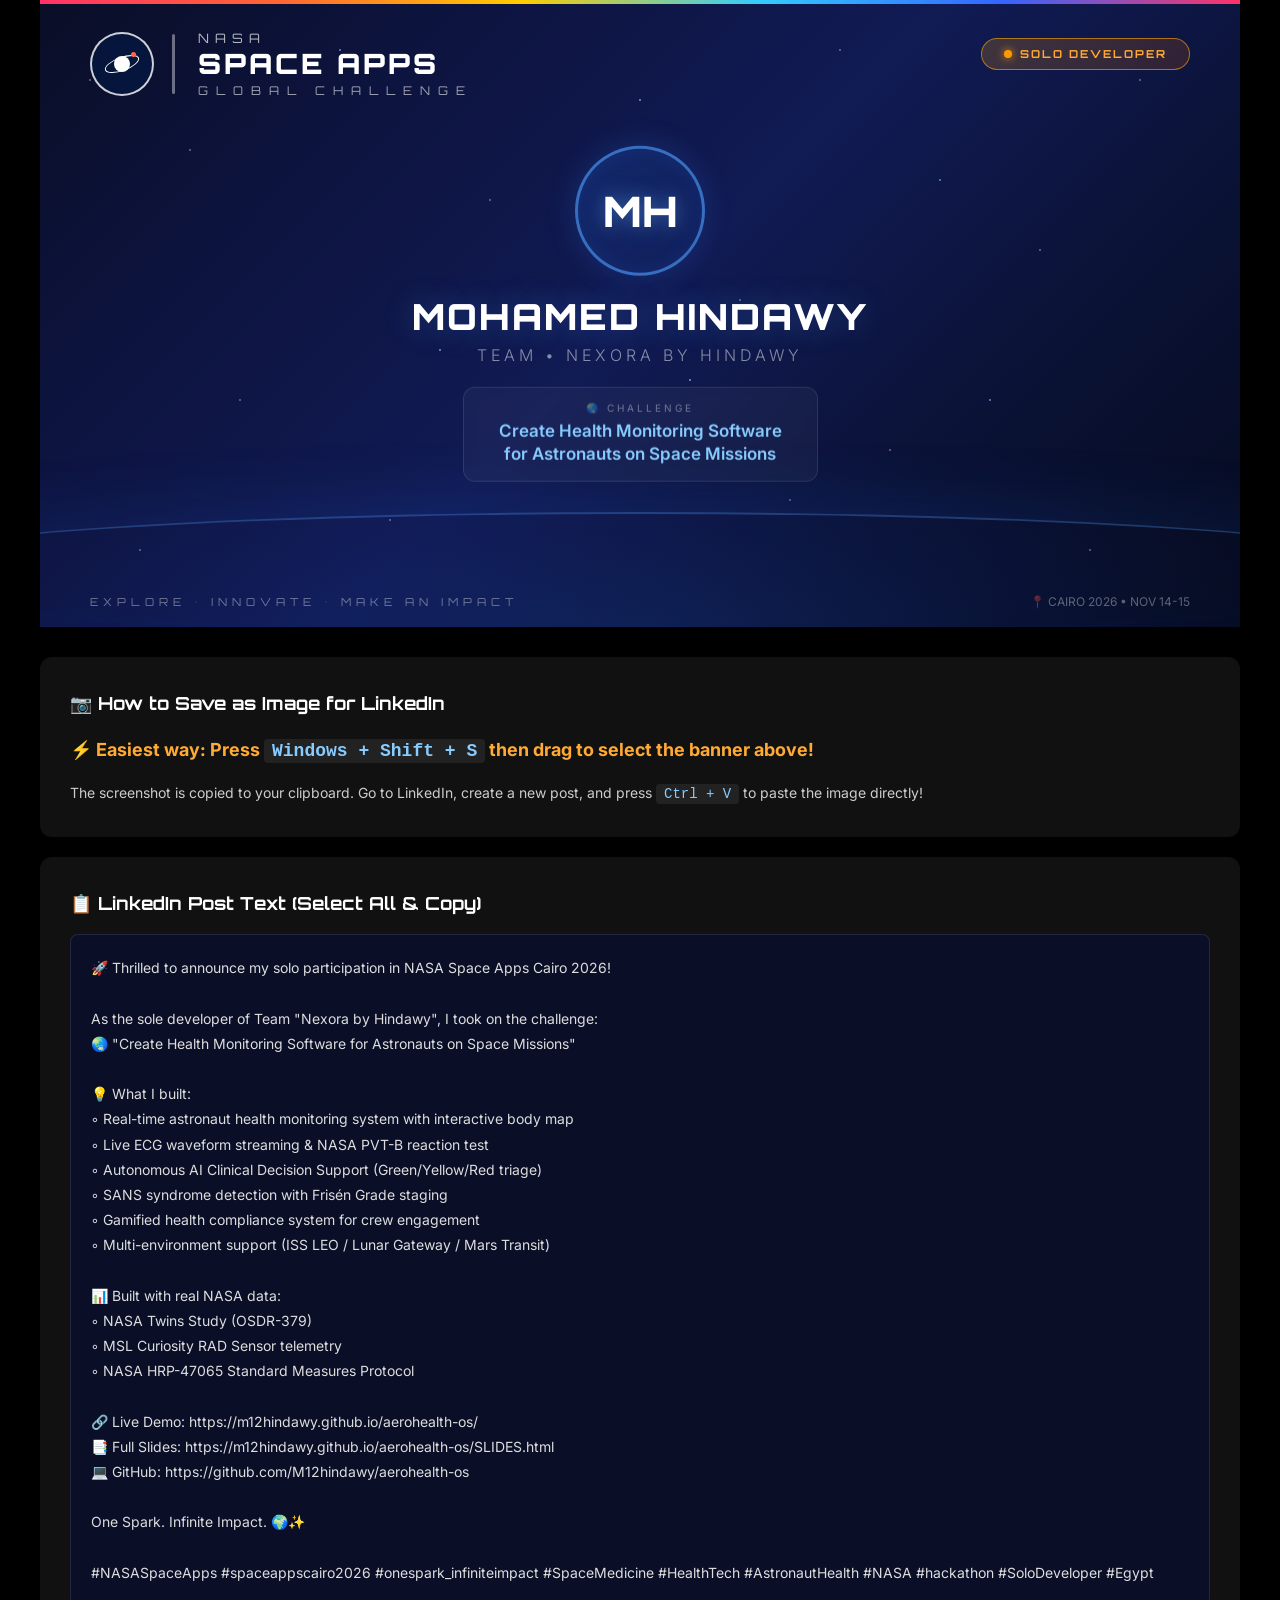
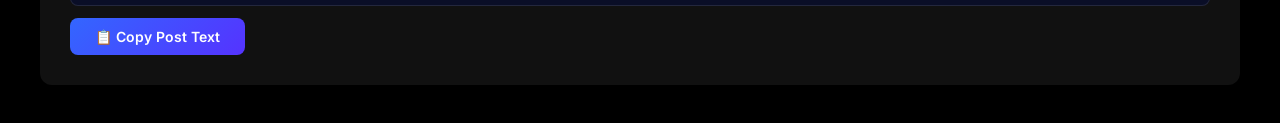
==== linkedin_banner.html @ 5ba09f05 "Add LinkedIn announcement banner" ====
<!DOCTYPE html>
<html lang="en">
<head>
<meta charset="UTF-8">
<meta name="viewport" content="width=1200">
<title>Nexora by Hindawy - NASA Space Apps Cairo 2026</title>
<link href="https://fonts.googleapis.com/css2?family=Orbitron:wght@400;700;900&family=Inter:wght@300;400;600;700&display=swap" rel="stylesheet">
<style>
*{margin:0;padding:0;box-sizing:border-box}
body{background:#000;display:flex;flex-direction:column;align-items:center;justify-content:center;min-height:100vh;font-family:Inter,sans-serif}
.banner{width:1200px;height:627px;position:relative;overflow:hidden;background:linear-gradient(135deg,#0a0e27 0%,#0d1440 25%,#111b54 50%,#0a1235 75%,#060b1f 100%)}
.stars{position:absolute;top:0;left:0;width:100%;height:100%;background:
  radial-gradient(1px 1px at 50px 80px,#fff,transparent),
  radial-gradient(1px 1px at 150px 150px,#fff,transparent),
  radial-gradient(1.5px 1.5px at 300px 50px,#88bbff,transparent),
  radial-gradient(1px 1px at 450px 200px,#fff,transparent),
  radial-gradient(1.5px 1.5px at 600px 100px,#aaccff,transparent),
  radial-gradient(1px 1px at 700px 300px,#fff,transparent),
  radial-gradient(1px 1px at 800px 50px,#fff,transparent),
  radial-gradient(1.5px 1.5px at 900px 180px,#88bbff,transparent),
  radial-gradient(1px 1px at 1000px 250px,#fff,transparent),
  radial-gradient(1px 1px at 1100px 80px,#fff,transparent),
  radial-gradient(1px 1px at 200px 400px,#fff,transparent),
  radial-gradient(1.5px 1.5px at 400px 350px,#aaccff,transparent),
  radial-gradient(1px 1px at 550px 450px,#fff,transparent),
  radial-gradient(1px 1px at 750px 500px,#fff,transparent),
  radial-gradient(1.5px 1.5px at 950px 400px,#88bbff,transparent),
  radial-gradient(1px 1px at 1050px 550px,#fff,transparent),
  radial-gradient(1px 1px at 100px 550px,#fff,transparent),
  radial-gradient(1px 1px at 350px 520px,#fff,transparent),
  radial-gradient(1.5px 1.5px at 650px 380px,#aaccff,transparent),
  radial-gradient(1px 1px at 850px 450px,#fff,transparent)}
.earth-glow{position:absolute;bottom:-180px;left:50%;transform:translateX(-50%);width:1400px;height:350px;background:radial-gradient(ellipse at center,rgba(30,100,220,0.15) 0%,rgba(20,60,180,0.08) 40%,transparent 70%);border-radius:50%}
.earth-arc{position:absolute;bottom:-5px;left:50%;transform:translateX(-50%);width:1600px;height:120px;border-radius:50%;border-top:2px solid rgba(80,160,255,0.3);box-shadow:0 -20px 60px rgba(30,100,220,0.1)}
.top-bar{position:absolute;top:0;left:0;right:0;height:4px;background:linear-gradient(90deg,#ff3366,#ff6633,#ffcc00,#33ccff,#3366ff,#ff3366)}
.logo-area{position:absolute;top:30px;left:50px;display:flex;align-items:center;gap:18px}
.nasa-circle{width:64px;height:64px;border-radius:50%;border:2.5px solid rgba(255,255,255,0.8);display:flex;align-items:center;justify-content:center;background:rgba(0,30,80,0.4);backdrop-filter:blur(5px)}
.planet-ring{position:relative;width:36px;height:36px}
.planet-body{width:16px;height:16px;border-radius:50%;background:white;position:absolute;top:50%;left:50%;transform:translate(-50%,-50%)}
.planet-orbit{width:36px;height:14px;border:1.5px solid white;border-radius:50%;position:absolute;top:50%;left:50%;transform:translate(-50%,-50%) rotate(-20deg)}
.planet-dot{width:5px;height:5px;border-radius:50%;background:#ff6644;position:absolute;top:6px;right:4px}
.logo-text{display:flex;flex-direction:column}
.logo-text .nasa{font-family:Orbitron,sans-serif;font-size:13px;color:rgba(255,255,255,0.7);letter-spacing:6px;font-weight:400}
.logo-text .space-apps{font-family:Orbitron,sans-serif;font-size:28px;color:#fff;font-weight:900;letter-spacing:3px}
.logo-text .global{font-family:Orbitron,sans-serif;font-size:12px;color:rgba(255,255,255,0.6);letter-spacing:8px;font-weight:400;margin-top:2px}
.divider-line{width:2.5px;height:60px;background:rgba(255,255,255,0.4);margin-right:5px;border-radius:2px}
.badge-solo{position:absolute;top:38px;right:50px;background:linear-gradient(135deg,rgba(255,165,0,0.2),rgba(255,100,0,0.15));border:1.5px solid rgba(255,165,0,0.6);border-radius:25px;padding:8px 22px;display:flex;align-items:center;gap:8px}
.badge-solo .dot{width:8px;height:8px;border-radius:50%;background:#ff9900;box-shadow:0 0 8px #ff9900;animation:pulse 2s infinite}
@keyframes pulse{0%,100%{opacity:1}50%{opacity:0.4}}
.badge-solo span{font-family:Orbitron,sans-serif;font-size:11px;color:#ffaa33;letter-spacing:2px;font-weight:700}
.center-content{position:absolute;top:50%;left:50%;transform:translate(-50%,-50%);text-align:center;width:90%}
.avatar-ring{width:130px;height:130px;border-radius:50%;border:3px solid rgba(80,160,255,0.6);display:flex;align-items:center;justify-content:center;margin:0 auto 18px;background:linear-gradient(135deg,rgba(30,80,180,0.3),rgba(20,50,120,0.2));box-shadow:0 0 30px rgba(50,130,255,0.2),inset 0 0 20px rgba(50,130,255,0.1)}
.avatar-ring .initials{font-family:Orbitron,sans-serif;font-size:42px;color:#fff;font-weight:900;text-shadow:0 0 20px rgba(100,180,255,0.5)}
.name{font-family:Orbitron,sans-serif;font-size:36px;color:#fff;font-weight:900;letter-spacing:2px;text-shadow:0 0 30px rgba(80,160,255,0.3);margin-bottom:6px}
.team-name{font-family:Inter,sans-serif;font-size:16px;color:rgba(255,255,255,0.5);letter-spacing:4px;font-weight:300;margin-bottom:22px}
.challenge-box{background:rgba(255,255,255,0.04);border:1px solid rgba(255,255,255,0.1);border-radius:12px;padding:14px 35px;display:inline-block;backdrop-filter:blur(5px)}
.challenge-label{font-size:10px;color:rgba(255,255,255,0.4);letter-spacing:3px;text-transform:uppercase;margin-bottom:6px}
.challenge-name{font-family:Inter,sans-serif;font-size:17px;color:#88ccff;font-weight:600;line-height:1.4}
.bottom-bar{position:absolute;bottom:0;left:0;right:0;padding:18px 50px;display:flex;justify-content:space-between;align-items:center}
.tagline{font-family:Orbitron,sans-serif;font-size:11px;color:rgba(255,255,255,0.4);letter-spacing:5px}
.event-info{font-family:Inter,sans-serif;font-size:12px;color:rgba(255,255,255,0.35);display:flex;align-items:center;gap:6px}

.instructions{width:1200px;margin-top:30px;background:#111;border-radius:12px;padding:30px;color:#ccc;font-size:14px;line-height:1.8}
.instructions h2{color:#fff;font-family:Orbitron,sans-serif;font-size:18px;margin-bottom:15px}
.instructions .highlight{color:#ffaa33;font-weight:700}
.instructions code{background:#222;padding:2px 8px;border-radius:4px;color:#88ccff}

.post-text{width:1200px;margin-top:20px;background:#111;border-radius:12px;padding:30px;color:#ccc;font-size:14px;line-height:1.8;direction:ltr;margin-bottom:40px}
.post-text h2{color:#fff;font-family:Orbitron,sans-serif;font-size:18px;margin-bottom:15px}
.post-text pre{background:#0a0e27;padding:20px;border-radius:8px;white-space:pre-wrap;color:#ddd;font-family:Inter,sans-serif;font-size:14px;line-height:1.8;border:1px solid rgba(255,255,255,0.1);cursor:text;user-select:all}
.copy-btn{background:linear-gradient(135deg,#3366ff,#5533ff);color:#fff;border:none;padding:10px 25px;border-radius:8px;font-size:14px;cursor:pointer;margin-top:12px;font-family:Inter,sans-serif;font-weight:600}
.copy-btn:hover{opacity:0.85}
</style>
</head>
<body>

<div class="banner" id="banner">
  <div class="stars"></div>
  <div class="earth-glow"></div>
  <div class="earth-arc"></div>
  <div class="top-bar"></div>

  <div class="logo-area">
    <div class="nasa-circle">
      <div class="planet-ring">
        <div class="planet-body"></div>
        <div class="planet-orbit"></div>
        <div class="planet-dot"></div>
      </div>
    </div>
    <div class="divider-line"></div>
    <div class="logo-text">
      <span class="nasa">NASA</span>
      <span class="space-apps">SPACE APPS</span>
      <span class="global">GLOBAL CHALLENGE</span>
    </div>
  </div>

  <div class="badge-solo">
    <div class="dot"></div>
    <span>SOLO DEVELOPER</span>
  </div>

  <div class="center-content">
    <div class="avatar-ring">
      <span class="initials">MH</span>
    </div>
    <div class="name">MOHAMED HINDAWY</div>
    <div class="team-name">TEAM &#8226; NEXORA BY HINDAWY</div>
    <div class="challenge-box">
      <div class="challenge-label">&#127759; Challenge</div>
      <div class="challenge-name">Create Health Monitoring Software<br>for Astronauts on Space Missions</div>
    </div>
  </div>

  <div class="bottom-bar">
    <div class="tagline">EXPLORE &#8226; INNOVATE &#8226; MAKE AN IMPACT</div>
    <div class="event-info">&#128205; CAIRO 2026 &#8226; NOV 14-15</div>
  </div>
</div>

<div class="instructions">
  <h2>&#128247; How to Save as Image for LinkedIn</h2>
  <p class="highlight" style="font-size:18px;margin-bottom:12px">&#9889; Easiest way: Press <code>Windows + Shift + S</code> then drag to select the banner above!</p>
  <p>The screenshot is copied to your clipboard. Go to LinkedIn, create a new post, and press <code>Ctrl + V</code> to paste the image directly!</p>
</div>

<div class="post-text">
  <h2>&#128203; LinkedIn Post Text (Select All &amp; Copy)</h2>
  <pre id="postText">&#128640; Thrilled to announce my solo participation in NASA Space Apps Cairo 2026!

As the sole developer of Team "Nexora by Hindawy", I took on the challenge:
&#127759; "Create Health Monitoring Software for Astronauts on Space Missions"

&#128161; What I built:
&#9702; Real-time astronaut health monitoring system with interactive body map
&#9702; Live ECG waveform streaming &amp; NASA PVT-B reaction test
&#9702; Autonomous AI Clinical Decision Support (Green/Yellow/Red triage)
&#9702; SANS syndrome detection with Fris&#233;n Grade staging
&#9702; Gamified health compliance system for crew engagement
&#9702; Multi-environment support (ISS LEO / Lunar Gateway / Mars Transit)

&#128202; Built with real NASA data:
&#9702; NASA Twins Study (OSDR-379)
&#9702; MSL Curiosity RAD Sensor telemetry
&#9702; NASA HRP-47065 Standard Measures Protocol

&#128279; Live Demo: https://m12hindawy.github.io/aerohealth-os/
&#128209; Full Slides: https://m12hindawy.github.io/aerohealth-os/SLIDES.html
&#128187; GitHub: https://github.com/M12hindawy/aerohealth-os

One Spark. Infinite Impact. &#127757;&#10024;

#NASASpaceApps #spaceappscairo2026 #onespark_infiniteimpact #SpaceMedicine #HealthTech #AstronautHealth #NASA #hackathon #SoloDeveloper #Egypt</pre>
  <button class="copy-btn" onclick="navigator.clipboard.writeText(document.getElementById('postText').innerText);this.textContent='&#10004; Copied!'">&#128203; Copy Post Text</button>
</div>

</body>
</html>
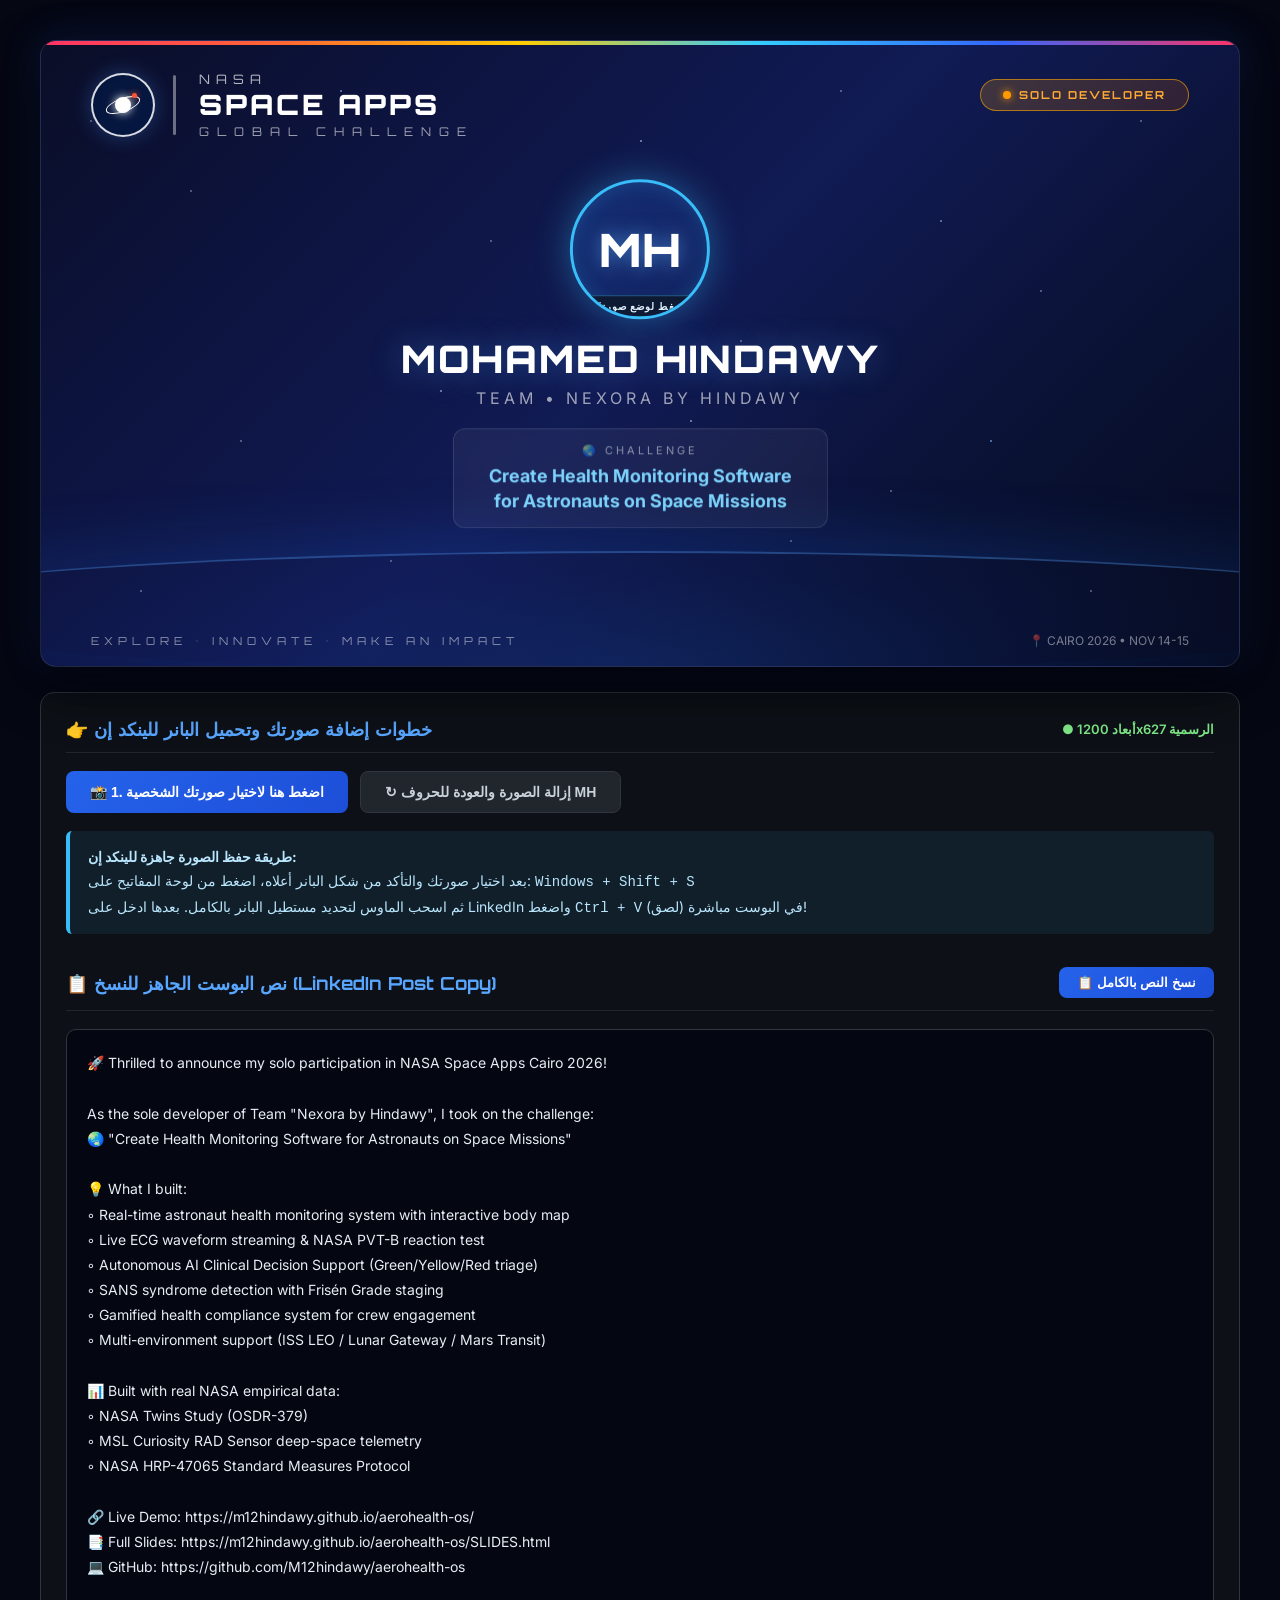
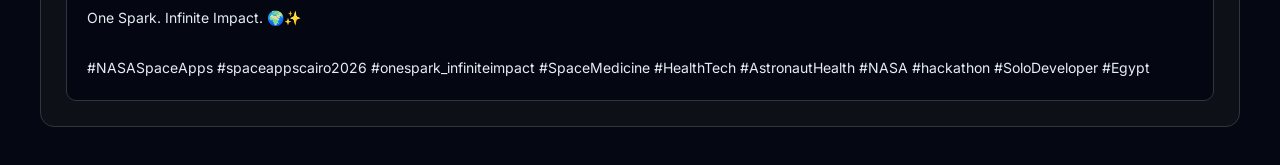
==== commit da221e8a: "Enhance banner with interactive photo uploader" ====
--- a/linkedin_banner.html
+++ b/linkedin_banner.html
@@ -7,8 +7,8 @@
 <link href="https://fonts.googleapis.com/css2?family=Orbitron:wght@400;700;900&family=Inter:wght@300;400;600;700&display=swap" rel="stylesheet">
 <style>
 *{margin:0;padding:0;box-sizing:border-box}
-body{background:#000;display:flex;flex-direction:column;align-items:center;justify-content:center;min-height:100vh;font-family:Inter,sans-serif}
-.banner{width:1200px;height:627px;position:relative;overflow:hidden;background:linear-gradient(135deg,#0a0e27 0%,#0d1440 25%,#111b54 50%,#0a1235 75%,#060b1f 100%)}
+body{background:#050713;display:flex;flex-direction:column;align-items:center;justify-content:center;min-height:100vh;font-family:Inter,sans-serif;color:#fff;padding:40px 0}
+.banner{width:1200px;height:627px;position:relative;overflow:hidden;background:linear-gradient(135deg,#0a0e27 0%,#0d1440 25%,#111b54 50%,#0a1235 75%,#060b1f 100%);border-radius:16px;box-shadow:0 20px 50px rgba(0,0,0,0.8),0 0 40px rgba(40,100,255,0.2);border:1px solid rgba(255,255,255,0.1)}
 .stars{position:absolute;top:0;left:0;width:100%;height:100%;background:
   radial-gradient(1px 1px at 50px 80px,#fff,transparent),
   radial-gradient(1px 1px at 150px 150px,#fff,transparent),
@@ -30,50 +30,57 @@
   radial-gradient(1px 1px at 350px 520px,#fff,transparent),
   radial-gradient(1.5px 1.5px at 650px 380px,#aaccff,transparent),
   radial-gradient(1px 1px at 850px 450px,#fff,transparent)}
-.earth-glow{position:absolute;bottom:-180px;left:50%;transform:translateX(-50%);width:1400px;height:350px;background:radial-gradient(ellipse at center,rgba(30,100,220,0.15) 0%,rgba(20,60,180,0.08) 40%,transparent 70%);border-radius:50%}
-.earth-arc{position:absolute;bottom:-5px;left:50%;transform:translateX(-50%);width:1600px;height:120px;border-radius:50%;border-top:2px solid rgba(80,160,255,0.3);box-shadow:0 -20px 60px rgba(30,100,220,0.1)}
+.earth-glow{position:absolute;bottom:-180px;left:50%;transform:translateX(-50%);width:1400px;height:350px;background:radial-gradient(ellipse at center,rgba(30,100,220,0.18) 0%,rgba(20,60,180,0.08) 40%,transparent 70%);border-radius:50%}
+.earth-arc{position:absolute;bottom:-5px;left:50%;transform:translateX(-50%);width:1600px;height:120px;border-radius:50%;border-top:2px solid rgba(80,160,255,0.35);box-shadow:0 -20px 60px rgba(30,100,220,0.15)}
 .top-bar{position:absolute;top:0;left:0;right:0;height:4px;background:linear-gradient(90deg,#ff3366,#ff6633,#ffcc00,#33ccff,#3366ff,#ff3366)}
 .logo-area{position:absolute;top:30px;left:50px;display:flex;align-items:center;gap:18px}
-.nasa-circle{width:64px;height:64px;border-radius:50%;border:2.5px solid rgba(255,255,255,0.8);display:flex;align-items:center;justify-content:center;background:rgba(0,30,80,0.4);backdrop-filter:blur(5px)}
+.nasa-circle{width:64px;height:64px;border-radius:50%;border:2px solid rgba(255,255,255,0.85);display:flex;align-items:center;justify-content:center;background:rgba(0,30,80,0.5);backdrop-filter:blur(5px);box-shadow:0 0 20px rgba(80,150,255,0.3)}
 .planet-ring{position:relative;width:36px;height:36px}
-.planet-body{width:16px;height:16px;border-radius:50%;background:white;position:absolute;top:50%;left:50%;transform:translate(-50%,-50%)}
+.planet-body{width:16px;height:16px;border-radius:50%;background:white;position:absolute;top:50%;left:50%;transform:translate(-50%,-50%);box-shadow:0 0 10px #fff}
 .planet-orbit{width:36px;height:14px;border:1.5px solid white;border-radius:50%;position:absolute;top:50%;left:50%;transform:translate(-50%,-50%) rotate(-20deg)}
-.planet-dot{width:5px;height:5px;border-radius:50%;background:#ff6644;position:absolute;top:6px;right:4px}
+.planet-dot{width:5px;height:5px;border-radius:50%;background:#ff5533;position:absolute;top:6px;right:4px;box-shadow:0 0 6px #ff5533}
 .logo-text{display:flex;flex-direction:column}
 .logo-text .nasa{font-family:Orbitron,sans-serif;font-size:13px;color:rgba(255,255,255,0.7);letter-spacing:6px;font-weight:400}
 .logo-text .space-apps{font-family:Orbitron,sans-serif;font-size:28px;color:#fff;font-weight:900;letter-spacing:3px}
 .logo-text .global{font-family:Orbitron,sans-serif;font-size:12px;color:rgba(255,255,255,0.6);letter-spacing:8px;font-weight:400;margin-top:2px}
 .divider-line{width:2.5px;height:60px;background:rgba(255,255,255,0.4);margin-right:5px;border-radius:2px}
 .badge-solo{position:absolute;top:38px;right:50px;background:linear-gradient(135deg,rgba(255,165,0,0.2),rgba(255,100,0,0.15));border:1.5px solid rgba(255,165,0,0.6);border-radius:25px;padding:8px 22px;display:flex;align-items:center;gap:8px}
-.badge-solo .dot{width:8px;height:8px;border-radius:50%;background:#ff9900;box-shadow:0 0 8px #ff9900;animation:pulse 2s infinite}
-@keyframes pulse{0%,100%{opacity:1}50%{opacity:0.4}}
+.badge-solo .dot{width:8px;height:8px;border-radius:50%;background:#ff9900;box-shadow:0 0 8px #ff9900}
 .badge-solo span{font-family:Orbitron,sans-serif;font-size:11px;color:#ffaa33;letter-spacing:2px;font-weight:700}
 .center-content{position:absolute;top:50%;left:50%;transform:translate(-50%,-50%);text-align:center;width:90%}
-.avatar-ring{width:130px;height:130px;border-radius:50%;border:3px solid rgba(80,160,255,0.6);display:flex;align-items:center;justify-content:center;margin:0 auto 18px;background:linear-gradient(135deg,rgba(30,80,180,0.3),rgba(20,50,120,0.2));box-shadow:0 0 30px rgba(50,130,255,0.2),inset 0 0 20px rgba(50,130,255,0.1)}
-.avatar-ring .initials{font-family:Orbitron,sans-serif;font-size:42px;color:#fff;font-weight:900;text-shadow:0 0 20px rgba(100,180,255,0.5)}
-.name{font-family:Orbitron,sans-serif;font-size:36px;color:#fff;font-weight:900;letter-spacing:2px;text-shadow:0 0 30px rgba(80,160,255,0.3);margin-bottom:6px}
-.team-name{font-family:Inter,sans-serif;font-size:16px;color:rgba(255,255,255,0.5);letter-spacing:4px;font-weight:300;margin-bottom:22px}
-.challenge-box{background:rgba(255,255,255,0.04);border:1px solid rgba(255,255,255,0.1);border-radius:12px;padding:14px 35px;display:inline-block;backdrop-filter:blur(5px)}
-.challenge-label{font-size:10px;color:rgba(255,255,255,0.4);letter-spacing:3px;text-transform:uppercase;margin-bottom:6px}
-.challenge-name{font-family:Inter,sans-serif;font-size:17px;color:#88ccff;font-weight:600;line-height:1.4}
+
+/* Avatar Container with interactive image click */
+.avatar-ring{width:140px;height:140px;border-radius:50%;border:3px solid #38bdf8;display:flex;align-items:center;justify-content:center;margin:0 auto 16px;background:linear-gradient(135deg,rgba(30,80,180,0.4),rgba(20,50,120,0.3));box-shadow:0 0 35px rgba(56,189,248,0.4),inset 0 0 20px rgba(56,189,248,0.2);cursor:pointer;position:relative;overflow:hidden;transition:all 0.3s ease}
+.avatar-ring:hover{border-color:#60a5fa;box-shadow:0 0 45px rgba(96,165,250,0.6);transform:scale(1.02)}
+.avatar-ring .initials{font-family:Orbitron,sans-serif;font-size:46px;color:#fff;font-weight:900;text-shadow:0 0 20px rgba(100,180,255,0.6)}
+.avatar-img{display:none;width:100%;height:100%;object-fit:cover;border-radius:50%}
+.avatar-hint{position:absolute;bottom:0;left:0;right:0;font-size:10px;color:#e0f2fe;background:rgba(14,23,42,0.85);text-transform:uppercase;letter-spacing:1px;padding:4px 0;font-weight:700;border-top:1px solid rgba(56,189,248,0.4)}
+
+.name{font-family:Orbitron,sans-serif;font-size:38px;color:#fff;font-weight:900;letter-spacing:2px;text-shadow:0 0 30px rgba(80,160,255,0.4);margin-bottom:6px}
+.team-name{font-family:Inter,sans-serif;font-size:16px;color:rgba(255,255,255,0.6);letter-spacing:4px;font-weight:400;margin-bottom:20px}
+.challenge-box{background:rgba(255,255,255,0.05);border:1px solid rgba(255,255,255,0.12);border-radius:12px;padding:14px 35px;display:inline-block;backdrop-filter:blur(6px)}
+.challenge-label{font-size:11px;color:rgba(255,255,255,0.5);letter-spacing:3px;text-transform:uppercase;margin-bottom:6px}
+.challenge-name{font-family:Inter,sans-serif;font-size:18px;color:#7dd3fc;font-weight:700;line-height:1.4}
 .bottom-bar{position:absolute;bottom:0;left:0;right:0;padding:18px 50px;display:flex;justify-content:space-between;align-items:center}
-.tagline{font-family:Orbitron,sans-serif;font-size:11px;color:rgba(255,255,255,0.4);letter-spacing:5px}
-.event-info{font-family:Inter,sans-serif;font-size:12px;color:rgba(255,255,255,0.35);display:flex;align-items:center;gap:6px}
-
-.instructions{width:1200px;margin-top:30px;background:#111;border-radius:12px;padding:30px;color:#ccc;font-size:14px;line-height:1.8}
-.instructions h2{color:#fff;font-family:Orbitron,sans-serif;font-size:18px;margin-bottom:15px}
-.instructions .highlight{color:#ffaa33;font-weight:700}
-.instructions code{background:#222;padding:2px 8px;border-radius:4px;color:#88ccff}
-
-.post-text{width:1200px;margin-top:20px;background:#111;border-radius:12px;padding:30px;color:#ccc;font-size:14px;line-height:1.8;direction:ltr;margin-bottom:40px}
-.post-text h2{color:#fff;font-family:Orbitron,sans-serif;font-size:18px;margin-bottom:15px}
-.post-text pre{background:#0a0e27;padding:20px;border-radius:8px;white-space:pre-wrap;color:#ddd;font-family:Inter,sans-serif;font-size:14px;line-height:1.8;border:1px solid rgba(255,255,255,0.1);cursor:text;user-select:all}
-.copy-btn{background:linear-gradient(135deg,#3366ff,#5533ff);color:#fff;border:none;padding:10px 25px;border-radius:8px;font-size:14px;cursor:pointer;margin-top:12px;font-family:Inter,sans-serif;font-weight:600}
-.copy-btn:hover{opacity:0.85}
+.tagline{font-family:Orbitron,sans-serif;font-size:11px;color:rgba(255,255,255,0.5);letter-spacing:5px}
+.event-info{font-family:Inter,sans-serif;font-size:12px;color:rgba(255,255,255,0.45);display:flex;align-items:center;gap:6px}
+
+/* Control Hub */
+.controls-card{width:1200px;margin-top:25px;background:#0d1117;border:1px solid #30363d;border-radius:14px;padding:25px;display:flex;flex-direction:column;gap:18px}
+.controls-header{display:flex;justify-content:space-between;align-items:center;border-bottom:1px solid #21262d;padding-bottom:12px}
+.controls-header h2{font-family:Orbitron,sans-serif;font-size:18px;color:#58a6ff;display:flex;align-items:center;gap:10px}
+.action-buttons{display:flex;gap:12px;flex-wrap:wrap}
+.btn{background:linear-gradient(135deg,#2563eb,#1d4ed8);color:#fff;border:none;padding:12px 24px;border-radius:8px;font-size:14px;cursor:pointer;font-weight:600;display:inline-flex;align-items:center;gap:8px;transition:0.2s}
+.btn:hover{filter:brightness(1.15);transform:translateY(-1px)}
+.btn-secondary{background:#21262d;border:1px solid #30363d;color:#c9d1d9}
+.btn-secondary:hover{background:#30363d;color:#fff}
+
+.post-text-box{background:#040711;border:1px solid #30363d;padding:20px;border-radius:10px;color:#e6edf3;font-family:Inter,sans-serif;font-size:14px;line-height:1.8;white-space:pre-wrap;cursor:text;user-select:all}
 </style>
 </head>
 <body>
 
+<!-- THE BANNER (1200x627 LinkedIn Standard) -->
 <div class="banner" id="banner">
   <div class="stars"></div>
   <div class="earth-glow"></div>
@@ -102,9 +109,14 @@
   </div>
 
   <div class="center-content">
-    <div class="avatar-ring">
-      <span class="initials">MH</span>
-    </div>
+    <!-- Clickable Avatar to Upload Photo Directly -->
+    <div class="avatar-ring" id="avatarBox" onclick="document.getElementById('fileInput').click()" title="Click here to select your photo">
+      <span class="initials" id="initialsTxt">MH</span>
+      <img id="avatarImage" class="avatar-img" alt="Mohamed Hindawy">
+      <div class="avatar-hint" id="hintTxt">اضغط لوضع صورتك</div>
+    </div>
+    <input type="file" id="fileInput" accept="image/*" style="display:none" onchange="uploadPhoto(event)">
+
     <div class="name">MOHAMED HINDAWY</div>
     <div class="team-name">TEAM &#8226; NEXORA BY HINDAWY</div>
     <div class="challenge-box">
@@ -119,15 +131,30 @@
   </div>
 </div>
 
-<div class="instructions">
-  <h2>&#128247; How to Save as Image for LinkedIn</h2>
-  <p class="highlight" style="font-size:18px;margin-bottom:12px">&#9889; Easiest way: Press <code>Windows + Shift + S</code> then drag to select the banner above!</p>
-  <p>The screenshot is copied to your clipboard. Go to LinkedIn, create a new post, and press <code>Ctrl + V</code> to paste the image directly!</p>
-</div>
-
-<div class="post-text">
-  <h2>&#128203; LinkedIn Post Text (Select All &amp; Copy)</h2>
-  <pre id="postText">&#128640; Thrilled to announce my solo participation in NASA Space Apps Cairo 2026!
+<!-- ACTION & INSTRUCTIONS HUB -->
+<div class="controls-card">
+  <div class="controls-header">
+    <h2>&#128073; خطوات إضافة صورتك وتحميل البانر للينكد إن</h2>
+    <span style="color:#7ee787;font-size:13px;font-weight:600">&#9679; أبعاد 1200x627 الرسمية</span>
+  </div>
+
+  <div class="action-buttons">
+    <button class="btn" onclick="document.getElementById('fileInput').click()">&#128248; 1. اضغط هنا لاختيار صورتك الشخصية</button>
+    <button class="btn btn-secondary" onclick="resetAvatar()">&#8635; إزالة الصورة والعودة للحروف MH</button>
+  </div>
+
+  <div style="background:rgba(56,189,248,0.08);border-left:4px solid #38bdf8;padding:14px 18px;border-radius:6px;font-size:14px;color:#bae6fd;line-height:1.7">
+    <strong>طريقة حفظ الصورة جاهزة للينكد إن:</strong><br>
+    بعد اختيار صورتك والتأكد من شكل البانر أعلاه، اضغط من لوحة المفاتيح على: <code>Windows + Shift + S</code><br>
+    ثم اسحب الماوس لتحديد مستطيل البانر بالكامل. بعدها ادخل على LinkedIn واضغط <code>Ctrl + V</code> (لصق) في البوست مباشرة!
+  </div>
+
+  <div class="controls-header" style="margin-top:15px">
+    <h2>&#128203; نص البوست الجاهز للنسخ (LinkedIn Post Copy)</h2>
+    <button class="btn" style="padding:8px 18px;font-size:13px" onclick="copyPostText()">&#128203; نسخ النص بالكامل</button>
+  </div>
+
+  <div class="post-text-box" id="postText">&#128640; Thrilled to announce my solo participation in NASA Space Apps Cairo 2026!
 
 As the sole developer of Team "Nexora by Hindawy", I took on the challenge:
 &#127759; "Create Health Monitoring Software for Astronauts on Space Missions"
@@ -140,9 +167,9 @@
 &#9702; Gamified health compliance system for crew engagement
 &#9702; Multi-environment support (ISS LEO / Lunar Gateway / Mars Transit)
 
-&#128202; Built with real NASA data:
+&#128202; Built with real NASA empirical data:
 &#9702; NASA Twins Study (OSDR-379)
-&#9702; MSL Curiosity RAD Sensor telemetry
+&#9702; MSL Curiosity RAD Sensor deep-space telemetry
 &#9702; NASA HRP-47065 Standard Measures Protocol
 
 &#128279; Live Demo: https://m12hindawy.github.io/aerohealth-os/
@@ -151,9 +178,41 @@
 
 One Spark. Infinite Impact. &#127757;&#10024;
 
-#NASASpaceApps #spaceappscairo2026 #onespark_infiniteimpact #SpaceMedicine #HealthTech #AstronautHealth #NASA #hackathon #SoloDeveloper #Egypt</pre>
-  <button class="copy-btn" onclick="navigator.clipboard.writeText(document.getElementById('postText').innerText);this.textContent='&#10004; Copied!'">&#128203; Copy Post Text</button>
+#NASASpaceApps #spaceappscairo2026 #onespark_infiniteimpact #SpaceMedicine #HealthTech #AstronautHealth #NASA #hackathon #SoloDeveloper #Egypt</div>
 </div>
+
+<script>
+function uploadPhoto(event) {
+  const file = event.target.files[0];
+  if (file) {
+    const reader = new FileReader();
+    reader.onload = function(e) {
+      const img = document.getElementById('avatarImage');
+      img.src = e.target.result;
+      img.style.display = 'block';
+      document.getElementById('initialsTxt').style.display = 'none';
+      document.getElementById('hintTxt').style.display = 'none';
+    };
+    reader.readAsDataURL(file);
+  }
+}
+
+function resetAvatar() {
+  const img = document.getElementById('avatarImage');
+  img.src = '';
+  img.style.display = 'none';
+  document.getElementById('initialsTxt').style.display = 'block';
+  document.getElementById('hintTxt').style.display = 'block';
+  document.getElementById('fileInput').value = '';
+}
+
+function copyPostText() {
+  const text = document.getElementById('postText').innerText;
+  navigator.clipboard.writeText(text).then(() => {
+    alert('تم نسخ نص البوست بنجاح! جاهز للصق على LinkedIn');
+  });
+}
+</script>
 
 </body>
 </html>
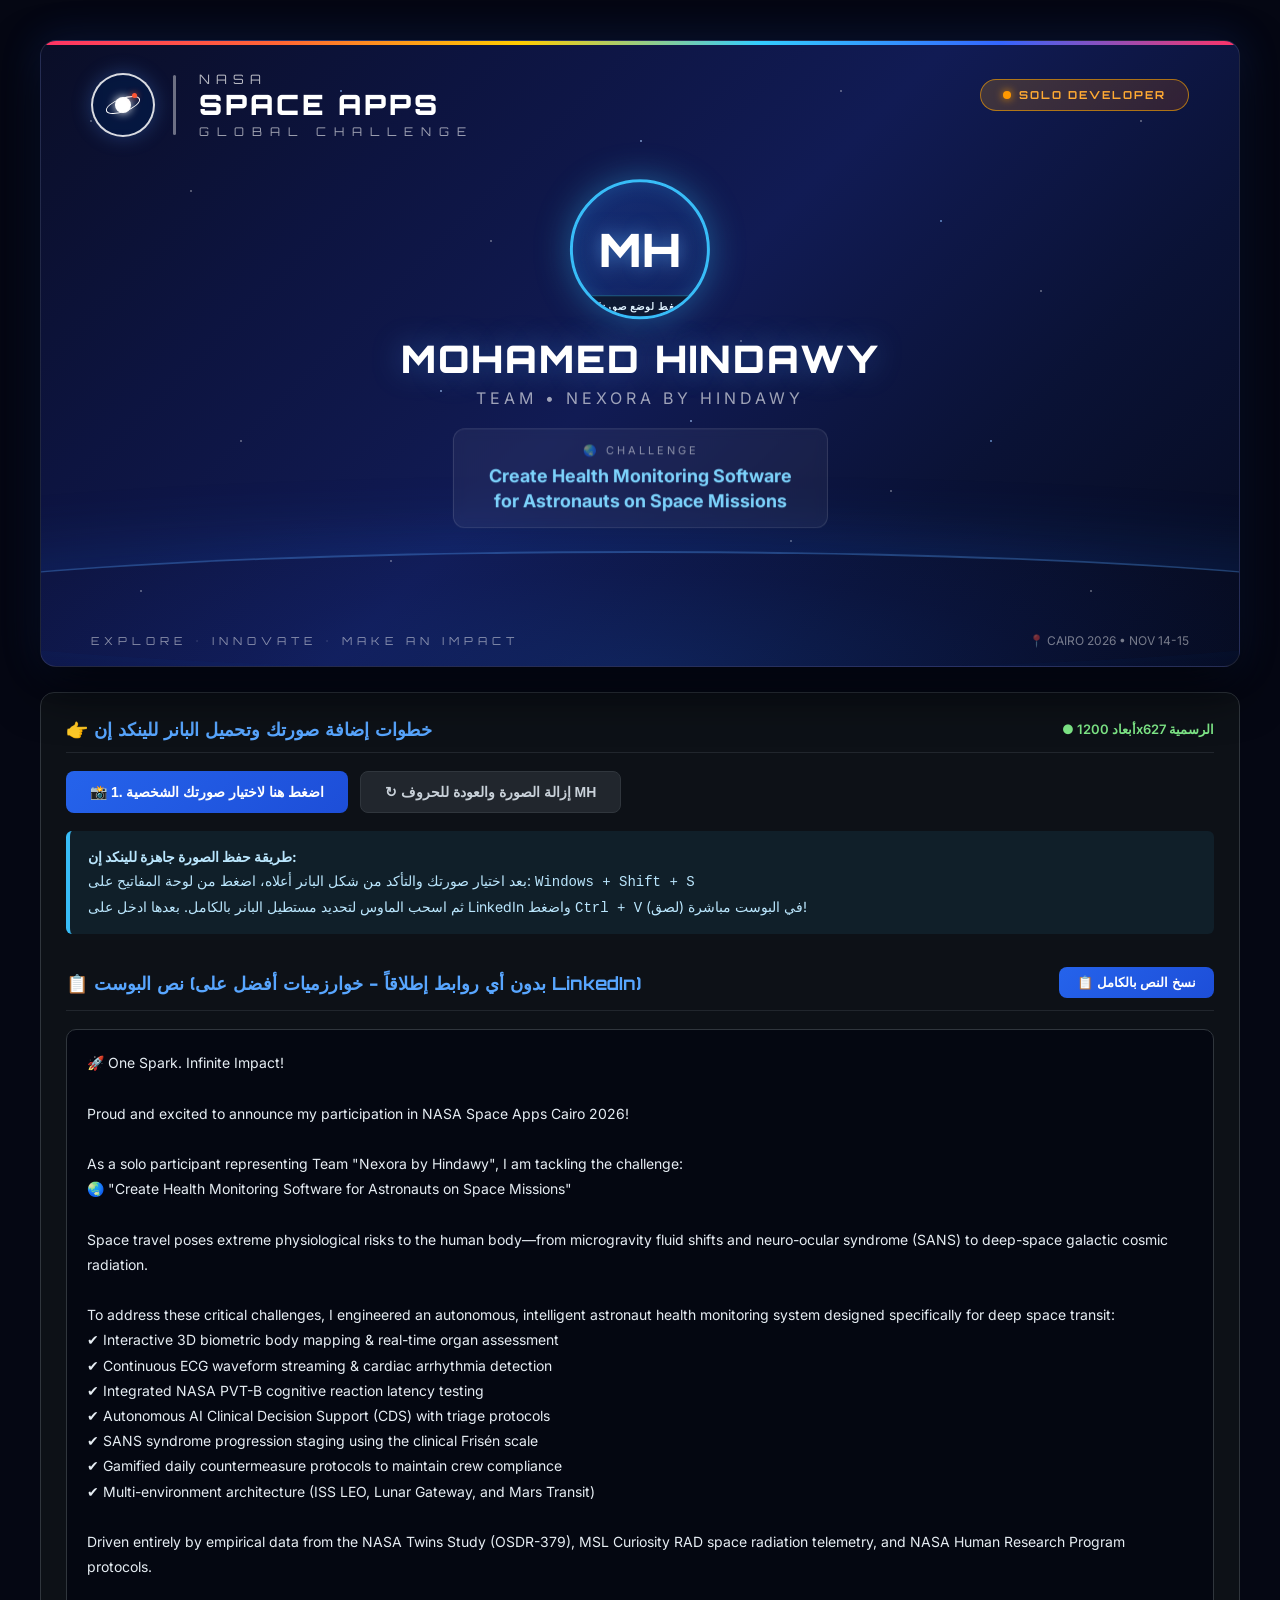
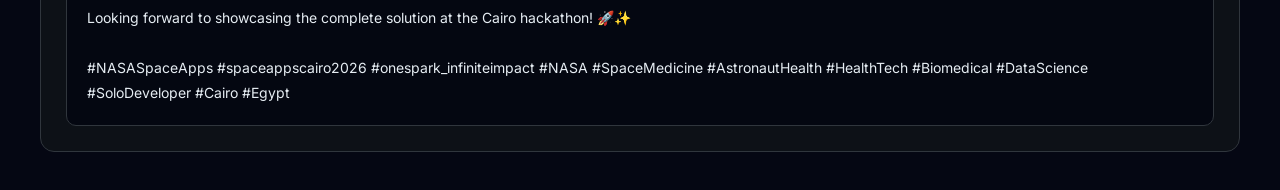
==== commit 5d868c3d: "Remove all links from LinkedIn post copy" ====
--- a/linkedin_banner.html
+++ b/linkedin_banner.html
@@ -150,35 +150,33 @@
   </div>
 
   <div class="controls-header" style="margin-top:15px">
-    <h2>&#128203; نص البوست الجاهز للنسخ (LinkedIn Post Copy)</h2>
+    <h2>&#128203; نص البوست (بدون أي روابط إطلاقاً - خوارزميات أفضل على LinkedIn)</h2>
     <button class="btn" style="padding:8px 18px;font-size:13px" onclick="copyPostText()">&#128203; نسخ النص بالكامل</button>
   </div>
 
-  <div class="post-text-box" id="postText">&#128640; Thrilled to announce my solo participation in NASA Space Apps Cairo 2026!
-
-As the sole developer of Team "Nexora by Hindawy", I took on the challenge:
-&#127759; "Create Health Monitoring Software for Astronauts on Space Missions"
-
-&#128161; What I built:
-&#9702; Real-time astronaut health monitoring system with interactive body map
-&#9702; Live ECG waveform streaming &amp; NASA PVT-B reaction test
-&#9702; Autonomous AI Clinical Decision Support (Green/Yellow/Red triage)
-&#9702; SANS syndrome detection with Fris&#233;n Grade staging
-&#9702; Gamified health compliance system for crew engagement
-&#9702; Multi-environment support (ISS LEO / Lunar Gateway / Mars Transit)
-
-&#128202; Built with real NASA empirical data:
-&#9702; NASA Twins Study (OSDR-379)
-&#9702; MSL Curiosity RAD Sensor deep-space telemetry
-&#9702; NASA HRP-47065 Standard Measures Protocol
-
-&#128279; Live Demo: https://m12hindawy.github.io/aerohealth-os/
-&#128209; Full Slides: https://m12hindawy.github.io/aerohealth-os/SLIDES.html
-&#128187; GitHub: https://github.com/M12hindawy/aerohealth-os
-
-One Spark. Infinite Impact. &#127757;&#10024;
-
-#NASASpaceApps #spaceappscairo2026 #onespark_infiniteimpact #SpaceMedicine #HealthTech #AstronautHealth #NASA #hackathon #SoloDeveloper #Egypt</div>
+  <div class="post-text-box" id="postText">&#128640; One Spark. Infinite Impact!
+
+Proud and excited to announce my participation in NASA Space Apps Cairo 2026!
+
+As a solo participant representing Team &quot;Nexora by Hindawy&quot;, I am tackling the challenge:
+&#127759; &quot;Create Health Monitoring Software for Astronauts on Space Missions&quot;
+
+Space travel poses extreme physiological risks to the human body—from microgravity fluid shifts and neuro-ocular syndrome (SANS) to deep-space galactic cosmic radiation.
+
+To address these critical challenges, I engineered an autonomous, intelligent astronaut health monitoring system designed specifically for deep space transit:
+&#10004; Interactive 3D biometric body mapping &amp; real-time organ assessment
+&#10004; Continuous ECG waveform streaming &amp; cardiac arrhythmia detection
+&#10004; Integrated NASA PVT-B cognitive reaction latency testing
+&#10004; Autonomous AI Clinical Decision Support (CDS) with triage protocols
+&#10004; SANS syndrome progression staging using the clinical Fris&#233;n scale
+&#10004; Gamified daily countermeasure protocols to maintain crew compliance
+&#10004; Multi-environment architecture (ISS LEO, Lunar Gateway, and Mars Transit)
+
+Driven entirely by empirical data from the NASA Twins Study (OSDR-379), MSL Curiosity RAD space radiation telemetry, and NASA Human Research Program protocols.
+
+Looking forward to showcasing the complete solution at the Cairo hackathon! &#128640;&#10024;
+
+#NASASpaceApps #spaceappscairo2026 #onespark_infiniteimpact #NASA #SpaceMedicine #AstronautHealth #HealthTech #Biomedical #DataScience #SoloDeveloper #Cairo #Egypt</div>
 </div>
 
 <script>
@@ -209,7 +207,7 @@
 function copyPostText() {
   const text = document.getElementById('postText').innerText;
   navigator.clipboard.writeText(text).then(() => {
-    alert('تم نسخ نص البوست بنجاح! جاهز للصق على LinkedIn');
+    alert('تم نسخ نص البوست بنجاح! جاهز للصق على LinkedIn بدون أي روابط');
   });
 }
 </script>
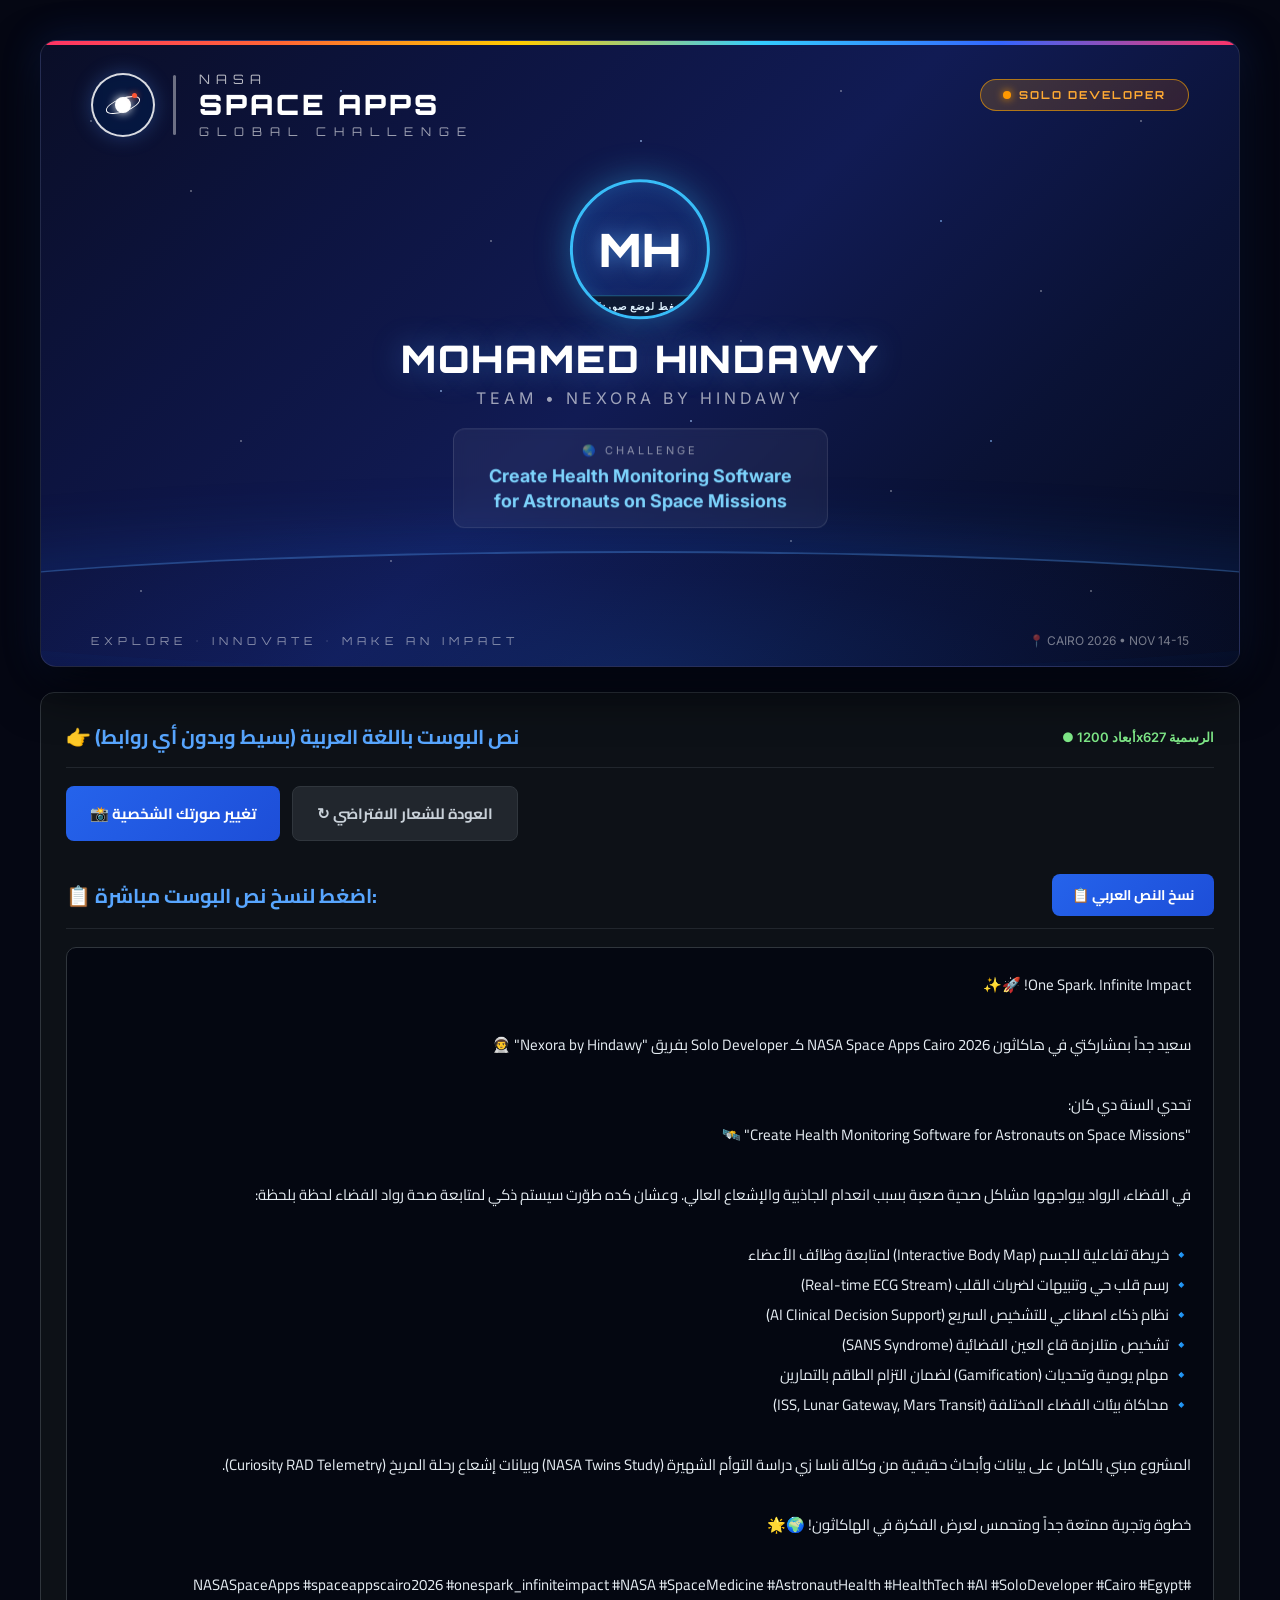
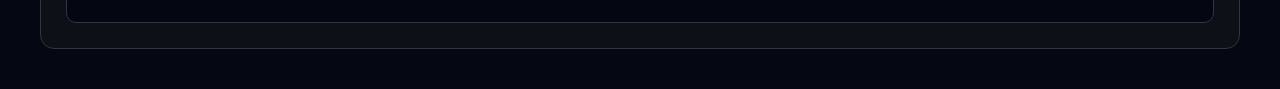
==== commit 9f078893: "Update post to simple Arabic text with English tech terms" ====
--- a/linkedin_banner.html
+++ b/linkedin_banner.html
@@ -4,7 +4,7 @@
 <meta charset="UTF-8">
 <meta name="viewport" content="width=1200">
 <title>Nexora by Hindawy - NASA Space Apps Cairo 2026</title>
-<link href="https://fonts.googleapis.com/css2?family=Orbitron:wght@400;700;900&family=Inter:wght@300;400;600;700&display=swap" rel="stylesheet">
+<link href="https://fonts.googleapis.com/css2?family=Orbitron:wght@400;700;900&family=Inter:wght@300;400;600;700&family=Cairo:wght@400;600;700;800&display=swap" rel="stylesheet">
 <style>
 *{margin:0;padding:0;box-sizing:border-box}
 body{background:#050713;display:flex;flex-direction:column;align-items:center;justify-content:center;min-height:100vh;font-family:Inter,sans-serif;color:#fff;padding:40px 0}
@@ -49,7 +49,6 @@
 .badge-solo span{font-family:Orbitron,sans-serif;font-size:11px;color:#ffaa33;letter-spacing:2px;font-weight:700}
 .center-content{position:absolute;top:50%;left:50%;transform:translate(-50%,-50%);text-align:center;width:90%}
 
-/* Avatar Container with interactive image click */
 .avatar-ring{width:140px;height:140px;border-radius:50%;border:3px solid #38bdf8;display:flex;align-items:center;justify-content:center;margin:0 auto 16px;background:linear-gradient(135deg,rgba(30,80,180,0.4),rgba(20,50,120,0.3));box-shadow:0 0 35px rgba(56,189,248,0.4),inset 0 0 20px rgba(56,189,248,0.2);cursor:pointer;position:relative;overflow:hidden;transition:all 0.3s ease}
 .avatar-ring:hover{border-color:#60a5fa;box-shadow:0 0 45px rgba(96,165,250,0.6);transform:scale(1.02)}
 .avatar-ring .initials{font-family:Orbitron,sans-serif;font-size:46px;color:#fff;font-weight:900;text-shadow:0 0 20px rgba(100,180,255,0.6)}
@@ -65,22 +64,20 @@
 .tagline{font-family:Orbitron,sans-serif;font-size:11px;color:rgba(255,255,255,0.5);letter-spacing:5px}
 .event-info{font-family:Inter,sans-serif;font-size:12px;color:rgba(255,255,255,0.45);display:flex;align-items:center;gap:6px}
 
-/* Control Hub */
 .controls-card{width:1200px;margin-top:25px;background:#0d1117;border:1px solid #30363d;border-radius:14px;padding:25px;display:flex;flex-direction:column;gap:18px}
 .controls-header{display:flex;justify-content:space-between;align-items:center;border-bottom:1px solid #21262d;padding-bottom:12px}
-.controls-header h2{font-family:Orbitron,sans-serif;font-size:18px;color:#58a6ff;display:flex;align-items:center;gap:10px}
+.controls-header h2{font-family:Cairo,sans-serif;font-size:20px;color:#58a6ff;display:flex;align-items:center;gap:10px}
 .action-buttons{display:flex;gap:12px;flex-wrap:wrap}
-.btn{background:linear-gradient(135deg,#2563eb,#1d4ed8);color:#fff;border:none;padding:12px 24px;border-radius:8px;font-size:14px;cursor:pointer;font-weight:600;display:inline-flex;align-items:center;gap:8px;transition:0.2s}
+.btn{background:linear-gradient(135deg,#2563eb,#1d4ed8);color:#fff;border:none;padding:12px 24px;border-radius:8px;font-size:15px;cursor:pointer;font-weight:700;font-family:Cairo,sans-serif;display:inline-flex;align-items:center;gap:8px;transition:0.2s}
 .btn:hover{filter:brightness(1.15);transform:translateY(-1px)}
 .btn-secondary{background:#21262d;border:1px solid #30363d;color:#c9d1d9}
 .btn-secondary:hover{background:#30363d;color:#fff}
 
-.post-text-box{background:#040711;border:1px solid #30363d;padding:20px;border-radius:10px;color:#e6edf3;font-family:Inter,sans-serif;font-size:14px;line-height:1.8;white-space:pre-wrap;cursor:text;user-select:all}
+.post-text-box{background:#040711;border:1px solid #30363d;padding:22px;border-radius:10px;color:#e6edf3;font-family:Cairo,sans-serif;font-size:15px;line-height:2;white-space:pre-wrap;direction:rtl;cursor:text;user-select:all}
 </style>
 </head>
 <body>
 
-<!-- THE BANNER (1200x627 LinkedIn Standard) -->
 <div class="banner" id="banner">
   <div class="stars"></div>
   <div class="earth-glow"></div>
@@ -109,7 +106,6 @@
   </div>
 
   <div class="center-content">
-    <!-- Clickable Avatar to Upload Photo Directly -->
     <div class="avatar-ring" id="avatarBox" onclick="document.getElementById('fileInput').click()" title="Click here to select your photo">
       <span class="initials" id="initialsTxt">MH</span>
       <img id="avatarImage" class="avatar-img" alt="Mohamed Hindawy">
@@ -131,52 +127,43 @@
   </div>
 </div>
 
-<!-- ACTION & INSTRUCTIONS HUB -->
 <div class="controls-card">
   <div class="controls-header">
-    <h2>&#128073; خطوات إضافة صورتك وتحميل البانر للينكد إن</h2>
+    <h2>&#128073; نص البوست باللغة العربية (بسيط وبدون أي روابط)</h2>
     <span style="color:#7ee787;font-size:13px;font-weight:600">&#9679; أبعاد 1200x627 الرسمية</span>
   </div>
 
   <div class="action-buttons">
-    <button class="btn" onclick="document.getElementById('fileInput').click()">&#128248; 1. اضغط هنا لاختيار صورتك الشخصية</button>
-    <button class="btn btn-secondary" onclick="resetAvatar()">&#8635; إزالة الصورة والعودة للحروف MH</button>
-  </div>
-
-  <div style="background:rgba(56,189,248,0.08);border-left:4px solid #38bdf8;padding:14px 18px;border-radius:6px;font-size:14px;color:#bae6fd;line-height:1.7">
-    <strong>طريقة حفظ الصورة جاهزة للينكد إن:</strong><br>
-    بعد اختيار صورتك والتأكد من شكل البانر أعلاه، اضغط من لوحة المفاتيح على: <code>Windows + Shift + S</code><br>
-    ثم اسحب الماوس لتحديد مستطيل البانر بالكامل. بعدها ادخل على LinkedIn واضغط <code>Ctrl + V</code> (لصق) في البوست مباشرة!
+    <button class="btn" onclick="document.getElementById('fileInput').click()">&#128248; تغيير صورتك الشخصية</button>
+    <button class="btn btn-secondary" onclick="resetAvatar()">&#8635; العودة للشعار الافتراضي</button>
   </div>
 
   <div class="controls-header" style="margin-top:15px">
-    <h2>&#128203; نص البوست (بدون أي روابط إطلاقاً - خوارزميات أفضل على LinkedIn)</h2>
-    <button class="btn" style="padding:8px 18px;font-size:13px" onclick="copyPostText()">&#128203; نسخ النص بالكامل</button>
-  </div>
-
-  <div class="post-text-box" id="postText">&#128640; One Spark. Infinite Impact!
-
-Proud and excited to announce my participation in NASA Space Apps Cairo 2026!
-
-As a solo participant representing Team &quot;Nexora by Hindawy&quot;, I am tackling the challenge:
-&#127759; &quot;Create Health Monitoring Software for Astronauts on Space Missions&quot;
-
-Space travel poses extreme physiological risks to the human body—from microgravity fluid shifts and neuro-ocular syndrome (SANS) to deep-space galactic cosmic radiation.
-
-To address these critical challenges, I engineered an autonomous, intelligent astronaut health monitoring system designed specifically for deep space transit:
-&#10004; Interactive 3D biometric body mapping &amp; real-time organ assessment
-&#10004; Continuous ECG waveform streaming &amp; cardiac arrhythmia detection
-&#10004; Integrated NASA PVT-B cognitive reaction latency testing
-&#10004; Autonomous AI Clinical Decision Support (CDS) with triage protocols
-&#10004; SANS syndrome progression staging using the clinical Fris&#233;n scale
-&#10004; Gamified daily countermeasure protocols to maintain crew compliance
-&#10004; Multi-environment architecture (ISS LEO, Lunar Gateway, and Mars Transit)
-
-Driven entirely by empirical data from the NASA Twins Study (OSDR-379), MSL Curiosity RAD space radiation telemetry, and NASA Human Research Program protocols.
-
-Looking forward to showcasing the complete solution at the Cairo hackathon! &#128640;&#10024;
-
-#NASASpaceApps #spaceappscairo2026 #onespark_infiniteimpact #NASA #SpaceMedicine #AstronautHealth #HealthTech #Biomedical #DataScience #SoloDeveloper #Cairo #Egypt</div>
+    <h2>&#128203; اضغط لنسخ نص البوست مباشرة:</h2>
+    <button class="btn" style="padding:8px 20px;font-size:14px" onclick="copyPostText()">&#128203; نسخ النص العربي</button>
+  </div>
+
+  <div class="post-text-box" id="postText">One Spark. Infinite Impact! 🚀✨
+
+سعيد جداً بمشاركتي في هاكاثون NASA Space Apps Cairo 2026 كـ Solo Developer بفريق "Nexora by Hindawy" 👨‍🚀
+
+تحدي السنة دي كان:
+"Create Health Monitoring Software for Astronauts on Space Missions" 🛰️
+
+في الفضاء، الرواد بيواجهوا مشاكل صحية صعبة بسبب انعدام الجاذبية والإشعاع العالي. وعشان كده طوّرت سيستم ذكي لمتابعة صحة رواد الفضاء لحظة بلحظة:
+
+🔹 خريطة تفاعلية للجسم (Interactive Body Map) لمتابعة وظائف الأعضاء
+🔹 رسم قلب حي وتنبيهات لضربات القلب (Real-time ECG Stream)
+🔹 نظام ذكاء اصطناعي للتشخيص السريع (AI Clinical Decision Support)
+🔹 تشخيص متلازمة قاع العين الفضائية (SANS Syndrome)
+🔹 مهام يومية وتحديات (Gamification) لضمان التزام الطاقم بالتمارين
+🔹 محاكاة بيئات الفضاء المختلفة (ISS, Lunar Gateway, Mars Transit)
+
+المشروع مبني بالكامل على بيانات وأبحاث حقيقية من وكالة ناسا زي دراسة التوأم الشهيرة (NASA Twins Study) وبيانات إشعاع رحلة المريخ (Curiosity RAD Telemetry).
+
+خطوة وتجربة ممتعة جداً ومتحمس لعرض الفكرة في الهاكاثون! 🌍🌟
+
+#NASASpaceApps #spaceappscairo2026 #onespark_infiniteimpact #NASA #SpaceMedicine #AstronautHealth #HealthTech #AI #SoloDeveloper #Cairo #Egypt</div>
 </div>
 
 <script>
@@ -207,7 +194,7 @@
 function copyPostText() {
   const text = document.getElementById('postText').innerText;
   navigator.clipboard.writeText(text).then(() => {
-    alert('تم نسخ نص البوست بنجاح! جاهز للصق على LinkedIn بدون أي روابط');
+    alert('تم نسخ البوست بنجاح! جاهز للنشر على LinkedIn');
   });
 }
 </script>
